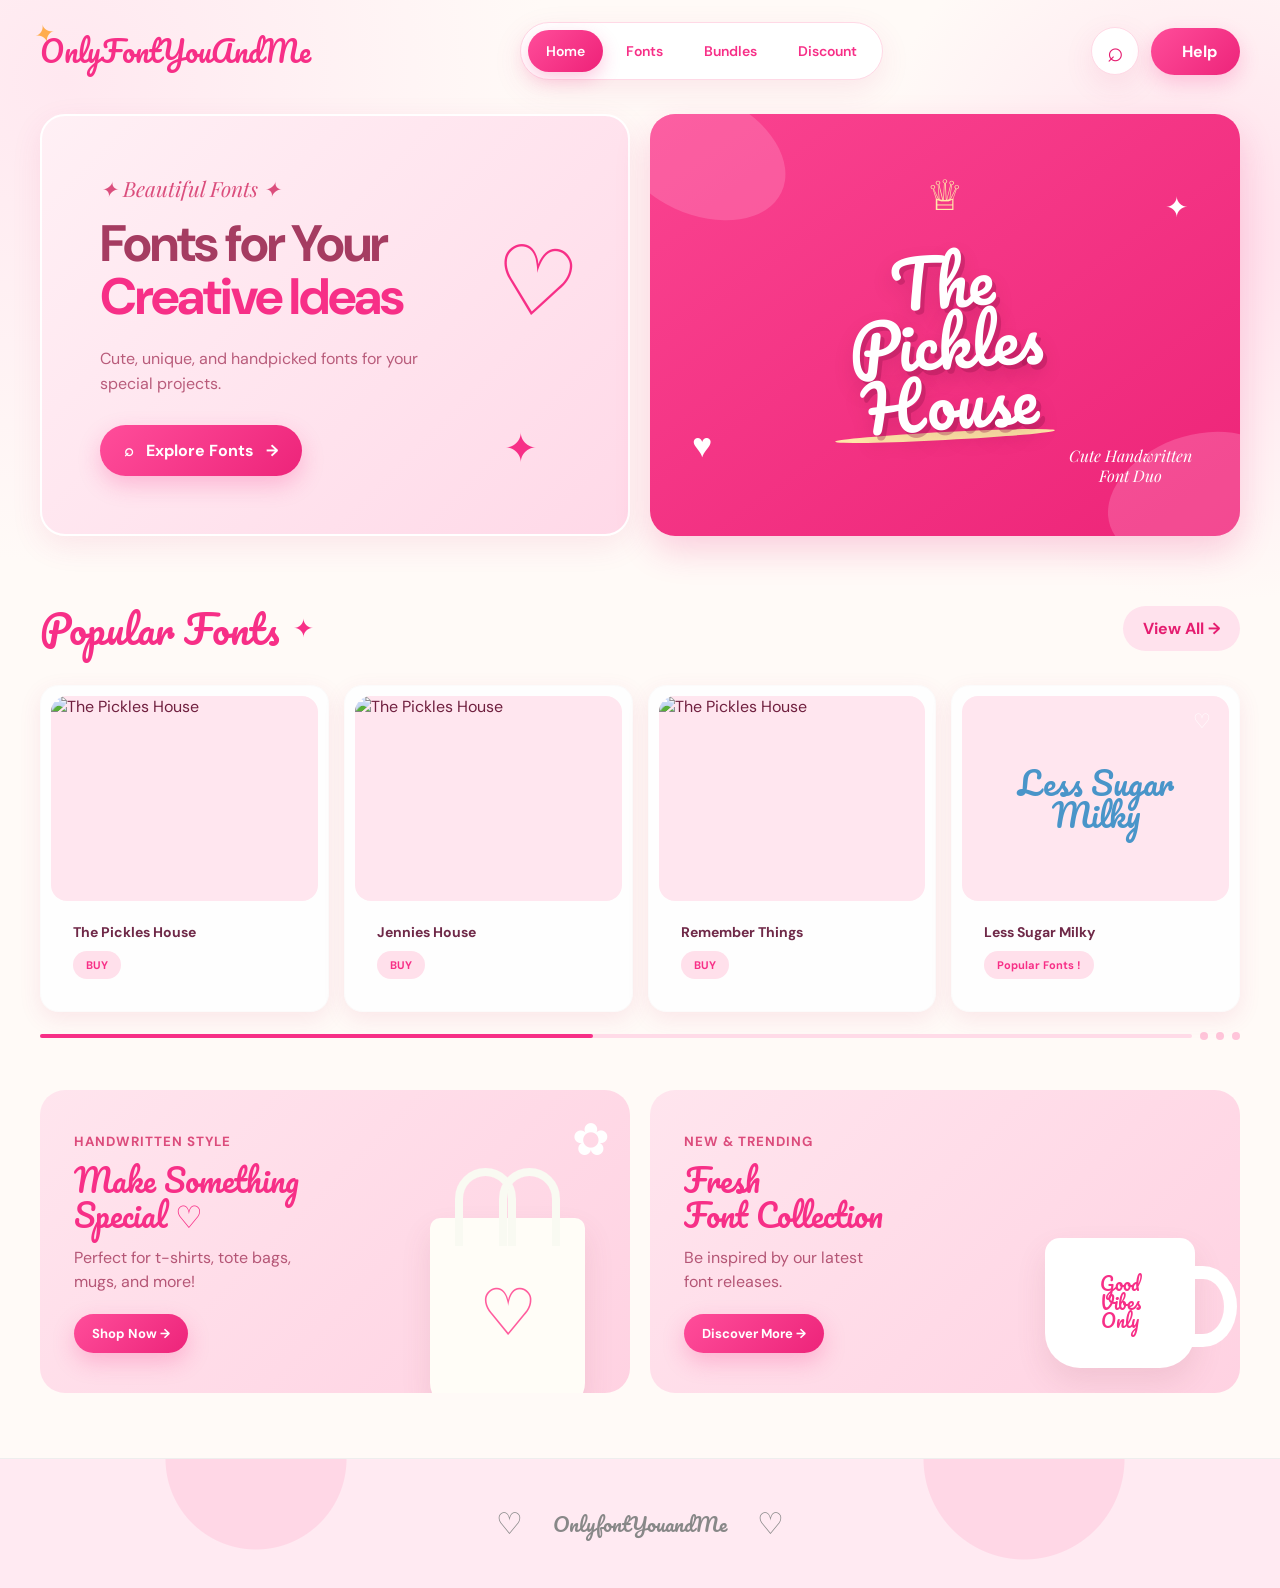
==== index.html @ 2d1cdcd6 "Update index.html" ====
<!DOCTYPE html>
<html lang="id">
<head>
    <meta charset="UTF-8">
    <meta name="viewport" content="width=device-width, initial-scale=1.0">

    <title>OnlyFontYouAndMe — Font Marketplace</title>

    <link rel="stylesheet" href="style.css">

    <!-- Google Fonts -->
    <link rel="preconnect" href="https://fonts.googleapis.com">
    <link rel="preconnect" href="https://fonts.gstatic.com" crossorigin>
    <link href="https://fonts.googleapis.com/css2?family=DM+Sans:wght@400;500;600;700&family=Pacifico&family=Playfair+Display:ital,wght@0,500;0,600;1,500&display=swap" rel="stylesheet">
</head>

<body>

    <!-- HEADER -->
    <header class="header">
        <a href="#" class="logo">
            <span class="logo-star">✦</span>
            <span class="logo-main">OnlyFontYouAndMe</span>
        </a>

        <nav class="nav">
            <a href="#" class="nav-active"><span>Home</span></a>
            <a href="onlyfontyouandme/view-all.html"><span>Fonts</span></a>
            <a href="#bundles"><span>Bundles</span></a>
            <a href="#discount"><span>Discount</span></a>
        </nav>

        <div class="header-actions">
            <button class="search-btn" aria-label="Search">⌕</button>
            <a href="#help" class="help-btn"> &nbsp; Help</a>
        </div>
    </header>


    <main>

        <!-- HERO -->
        <section class="hero">

            <div class="hero-card hero-intro">
                <div class="small-label">✦ Beautiful Fonts ✦</div>

                <h1>
                    Fonts for Your
                    <span>Creative Ideas</span>
                </h1>

                <p>
                    Cute, unique, and handpicked fonts
                    for your special projects.
                </p>

                <a href="#fonts" class="pink-btn">
                    ⌕ &nbsp; Explore Fonts &nbsp; →
                </a>

                <div class="doodle heart">♡</div>
                <div class="doodle sparkle">✦</div>
            </div>


            <div class="hero-card hero-product">
                <div class="blob blob-one"></div>
                <div class="blob blob-two"></div>

                <div class="crown">♕</div>

                <div class="hero-font">
                    The<br>
                    Pickles<br>
                    House
                </div>

                <div class="hero-line"></div>
                <div class="hero-caption">Cute Handwritten<br>Font Duo</div>

                <span class="hero-heart">♥</span>
                <span class="hero-star">✦</span>
            </div>

        </section>


        <!-- POPULAR FONTS -->
        <section class="fonts-section" id="fonts">

            <div class="section-heading">
                <div>
                    <h2>Popular Fonts</h2>
                    <span class="heading-spark">✦</span>
                </div>

                <a href="onlyfontyouandme/view-all.html" class="view-all">View All →</a>
            </div>


            <div class="font-grid">

                <article class="font-card">
                    <div class="font-image">
                        <img src="onlyfontyouandme/pickles-house.png" alt="The Pickles House">
                    </div>
                    <div class="font-info">
                        <h3>The Pickles House</h3>
                        <a href="https://www.creativefabrica.com/product/the-pickles-house/ref/932368/?sharedfrom=pdp" class="tag">BUY</a>
                    </div>
                </article>


                <article class="font-card">
                    <div class="font-image">
                        <img src="images/jennies-house.png" alt="The Pickles House">
                    </div>
                    <div class="font-info">
                        <h3>Jennies House</h3>
                        <a href="https://www.creativefabrica.com/product/the-pickles-house/ref/932368/?sharedfrom=pdp" class="tag">BUY</a>
                    </div>
                </article>


                <article class="font-card">
                    <div class="font-image">
                        <img src="images/remember-things.png" alt="The Pickles House">
                    </div>
                    <div class="font-info">
                        <h3>Remember Things</h3>
                        <a href="https://www.creativefabrica.com/product/the-pickles-house/ref/932368/?sharedfrom=pdp" class="tag">BUY</a>
                    </div>
                </article>


                <article class="font-card">
                    <div class="font-preview milky">
                        <span>♡</span>
                        Less Sugar<br>Milky
                    </div>
                    <div class="font-info">
                        <h3>Less Sugar Milky</h3>
                        <a href="#" class="tag">Popular Fonts !</a>
                    </div>
                </article>

            </div>


            <div class="slider">
                <div class="slider-progress"></div>
                <span></span>
                <span></span>
                <span></span>
            </div>

        </section>


        <!-- PROMO BANNERS -->
        <section class="promos" id="bundles">

            <article class="promo-card promo-tote">
                <div class="promo-content">
                    <small>HANDWRITTEN STYLE</small>
                    <h2>Make Something<br>Special ♡</h2>
                    <p>Perfect for t-shirts, tote bags,<br>mugs, and more!</p>
                    <a href="#" class="pink-btn small">Shop Now →</a>
                </div>

                <div class="fake-tote">
                    <div>♡</div>
                </div>

                <div class="flowers">✿</div>
            </article>


            <article class="promo-card promo-mug" id="discount">
                <div class="promo-content">
                    <small>NEW & TRENDING</small>
                    <h2>Fresh<br>Font Collection</h2>
                    <p>Be inspired by our latest<br>font releases.</p>
                    <a href="#" class="pink-btn small">Discover More →</a>
                </div>

                <div class="fake-mug">
                    <span>Good<br>Vibes<br>Only</span>
                </div>
            </article>

        </section>

    </main>


    <!-- FOOTER -->
    <footer class="footer" id="help">
        <div class="footer-heart">♡</div>
        <div class="footer-brand">OnlyfontYouandMe</div>
        <div class="footer-heart">♡</div>
    </footer>

</body>
</html>
---- style.css ----
/* =========================================================
   ONLYFONTYOUANDME — FONT MARKETPLACE UI
   ========================================================= */

:root {
    --pink: #f72f87;
    --pink-dark: #e51d70;
    --pink-soft: #ffdce9;
    --pink-light: #fff0f5;
    --cream: #fffaf7;
    --text: #9c3b61;
    --text-dark: #70203f;
    --white: #ffffff;
    --shadow: 0 10px 30px rgba(220, 61, 119, 0.10);
    --radius: 24px;
}

* {
    box-sizing: border-box;
    margin: 0;
    padding: 0;
}

html {
    scroll-behavior: smooth;
}

body {
    background:
        radial-gradient(circle at 5% 5%, #ffe8f0 0, transparent 25%),
        radial-gradient(circle at 95% 15%, #ffe0ec 0, transparent 20%),
        var(--cream);
    color: var(--text-dark);
    font-family: "DM Sans", sans-serif;
    overflow-x: hidden;
}

a {
    color: inherit;
    text-decoration: none;
}

button {
    font: inherit;
}


/* =========================================================
   HEADER
   ========================================================= */

.header {
    width: min(1200px, calc(100% - 48px));
    margin: 22px auto 34px;

    display: flex;
    align-items: center;
    justify-content: space-between;
    gap: 25px;
}

.logo {
    position: relative;
    min-width: 175px;
    color: var(--pink);
    line-height: 0.8;
}

.logo-main {
    display: block;
    font-family: "Pacifico", cursive;
    font-size: 29px;
}

.logo-sub {
    display: block;
    margin-left: 42px;
    margin-top: 5px;
    font-family: "Pacifico", cursive;
    font-size: 13px;
}

.logo-star {
    position: absolute;
    left: -5px;
    top: -14px;
    color: #ffad4d;
    font-size: 25px;
    transform: rotate(-15deg);
}

.nav {
    display: flex;
    align-items: center;
    gap: 5px;
    padding: 7px;

    background: white;
    border: 1px solid #ffd9e6;
    border-radius: 50px;
    box-shadow: var(--shadow);
}

.nav a {
    padding: 12px 18px;
    border-radius: 30px;
    color: var(--pink);
    font-weight: 600;
    font-size: 14px;
    transition: 0.25s ease;
}

.nav a:hover {
    background: var(--pink-soft);
}

.nav .nav-active {
    color: white;
    background: linear-gradient(135deg, #ff4d9a, #ee2178);
    box-shadow: 0 7px 18px rgba(247, 47, 135, 0.25);
}

.header-actions {
    display: flex;
    align-items: center;
    gap: 12px;
}

.search-btn {
    width: 48px;
    height: 48px;
    border: 1px solid #ffd9e6;
    border-radius: 50%;
    background: white;
    color: var(--pink-dark);
    font-size: 28px;
    cursor: pointer;
    box-shadow: var(--shadow);
}

.help-btn {
    padding: 13px 23px;
    border-radius: 30px;
    background: linear-gradient(135deg, #ff4d9a, #ed247a);
    color: white;
    font-weight: 700;
    box-shadow: 0 8px 20px rgba(247, 47, 135, 0.22);
}


/* =========================================================
   MAIN WIDTH
   ========================================================= */

main {
    width: min(1200px, calc(100% - 48px));
    margin: auto;
}


/* =========================================================
   HERO
   ========================================================= */

.hero {
    display: grid;
    grid-template-columns: 1fr 1fr;
    gap: 20px;
}

.hero-card {
    min-height: 420px;
    position: relative;
    overflow: hidden;
    border-radius: 25px;
}

.hero-intro {
    padding: 58px 58px;
    background: linear-gradient(135deg, #fff0f5, #ffd9e8);
    border: 2px solid white;
    box-shadow: var(--shadow);
}

.small-label {
    color: #db4e7d;
    font-family: "Playfair Display", serif;
    font-style: italic;
    font-size: 21px;
    margin-bottom: 15px;
}

.hero-intro h1 {
    max-width: 450px;
    color: #a53c61;
    font-size: clamp(38px, 4vw, 62px);
    line-height: 1.04;
    letter-spacing: -2px;
}

.hero-intro h1 span {
    display: block;
    color: var(--pink);
}

.hero-intro p {
    max-width: 330px;
    margin: 22px 0 28px;
    color: #b95c7b;
    line-height: 1.6;
    font-size: 16px;
}

.pink-btn {
    display: inline-flex;
    align-items: center;
    padding: 15px 24px;
    border-radius: 40px;
    color: white;
    background: linear-gradient(135deg, #ff4d9a, #ed247a);
    box-shadow: 0 9px 22px rgba(247, 47, 135, 0.25);
    font-weight: 700;
    transition: transform 0.2s ease, box-shadow 0.2s ease;
}

.pink-btn:hover {
    transform: translateY(-3px);
    box-shadow: 0 13px 25px rgba(247, 47, 135, 0.32);
}

.doodle {
    position: absolute;
    color: var(--pink);
}

.heart {
    right: 50px;
    top: 105px;
    font-size: 95px;
    transform: rotate(8deg);
}

.sparkle {
    right: 90px;
    bottom: 60px;
    font-size: 40px;
}

.hero-product {
    display: flex;
    align-items: center;
    justify-content: center;
    text-align: center;
    background: linear-gradient(145deg, #fa4390, #ed2478);
    color: white;
    box-shadow: 0 15px 35px rgba(236, 39, 119, 0.20);
}

.blob {
    position: absolute;
    width: 180px;
    height: 120px;
    border-radius: 50%;
    background: rgba(255, 158, 202, 0.30);
}

.blob-one {
    left: -40px;
    top: -20px;
    transform: rotate(25deg);
}

.blob-two {
    right: -45px;
    bottom: -20px;
    transform: rotate(-20deg);
}

.crown {
    position: absolute;
    top: 54px;
    font-size: 42px;
    color: #ffe9a9;
}

.hero-font {
    position: relative;
    z-index: 2;
    margin-top: 35px;
    font-family: "Pacifico", cursive;
    font-size: clamp(47px, 5vw, 72px);
    line-height: 0.95;
    color: white;
    text-shadow:
        4px 5px 0 rgba(153, 21, 76, 0.35),
        0 10px 20px rgba(106, 0, 45, 0.18);
    transform: rotate(-4deg);
}

.hero-line {
    position: absolute;
    width: 220px;
    height: 8px;
    bottom: 96px;
    background: #ffe7a8;
    border-radius: 50%;
    transform: rotate(-3deg);
}

.hero-caption {
    position: absolute;
    bottom: 50px;
    right: 48px;
    font-family: "Playfair Display", serif;
    font-style: italic;
    font-size: 16px;
    line-height: 1.25;
}

.hero-heart {
    position: absolute;
    left: 42px;
    bottom: 68px;
    font-size: 34px;
}

.hero-star {
    position: absolute;
    right: 52px;
    top: 75px;
    font-size: 28px;
}


/* =========================================================
   SECTION HEADING
   ========================================================= */

.fonts-section {
    padding: 58px 0 38px;
}

.section-heading {
    display: flex;
    align-items: center;
    justify-content: space-between;
    margin-bottom: 22px;
}

.section-heading > div {
    display: flex;
    align-items: center;
    gap: 14px;
}

.heading-deco {
    color: #ffae4f;
    font-size: 40px;
    transform: rotate(-12deg);
}

.section-heading h2 {
    color: var(--pink);
    font-family: "Pacifico", cursive;
    font-size: 39px;
    font-weight: 400;
}

.heading-spark {
    color: var(--pink);
    font-size: 25px;
}

.view-all {
    padding: 12px 20px;
    border-radius: 30px;
    background: #ffe2ed;
    color: var(--pink-dark);
    font-weight: 700;
}


/* =========================================================
   FONT CARDS
   ========================================================= */

.font-image {
    position: relative;
    width: 100%;
    height: 205px;
    overflow: hidden;
    border-radius: 16px;
    background: #ffe6ef;
}

.font-image img {
    width: 100%;
    height: 100%;
    display: block;

    object-fit: cover;

    transition:
        transform 0.35s ease,
        filter 0.35s ease;
}

.font-card:hover .font-image img {
    transform: scale(1.04);
}


.font-grid {
    display: grid;
    grid-template-columns: repeat(4, 1fr);
    gap: 18px;
}

.font-card {
    position: relative;
    padding: 10px;
    background: white;
    border: 1px solid #ffd6e5;
    border-radius: 22px;
    box-shadow: 0 7px 22px rgba(209, 55, 110, 0.10);
    transition: 0.25s ease;
}

.font-card:hover {
    transform: translateY(-7px);
    box-shadow: 0 16px 30px rgba(209, 55, 110, 0.17);
}

.font-preview {
    height: 205px;
    position: relative;
    display: flex;
    align-items: center;
    justify-content: center;
    text-align: center;
    overflow: hidden;

    border-radius: 16px;
    background: #ffe6ef;

    font-family: "Pacifico", cursive;
    font-size: 35px;
    line-height: 1;
}

.font-preview span {
    position: absolute;
    top: 15px;
    right: 18px;
    font-family: sans-serif;
    font-size: 20px;
    color: white;
}

.pickles {
    color: #e83282;
    transform: none;
}

.jennies {
    color: #8962ce;
    font-size: 39px;
}

.strawberry {
    color: #ee507b;
    font-size: 29px;
}

.milky {
    color: #4995c9;
    font-size: 32px;
}

.font-info {
    padding: 14px 8px 6px;
}

.font-info h3 {
    color: #6f2948;
    font-size: 14px;
    margin-bottom: 10px;
}

.tag {
    display: inline-block;
    padding: 7px 13px;
    border-radius: 30px;
    background: #ffe0eb;
    color: var(--pink);
    font-size: 11px;
    font-weight: 700;
}

.favorite {
    position: absolute;
    top: 18px;
    right: 18px;

    width: 34px;
    height: 34px;
    border: 0;
    border-radius: 50%;

    background: white;
    color: var(--pink);
    font-size: 20px;
    box-shadow: 0 4px 12px rgba(160, 34, 85, 0.12);
    cursor: pointer;
}


/* =========================================================
   SLIDER LINE
   ========================================================= */

.slider {
    display: flex;
    align-items: center;
    gap: 8px;
    margin-top: 20px;
}

.slider-progress {
    height: 4px;
    flex: 1;
    position: relative;
    border-radius: 20px;
    background: #ffdbe8;
}

.slider-progress::before {
    content: "";
    position: absolute;
    left: 0;
    top: 0;
    width: 48%;
    height: 100%;
    border-radius: 20px;
    background: var(--pink);
}

.slider span {
    width: 8px;
    height: 8px;
    border-radius: 50%;
    background: #ffc5da;
}


/* =========================================================
   PROMO BANNERS
   ========================================================= */

.promos {
    display: grid;
    grid-template-columns: 1fr 1fr;
    gap: 20px;
    padding: 12px 0 65px;
}

.promo-card {
    position: relative;
    min-height: 300px;
    overflow: hidden;
    padding: 40px 34px;
    border-radius: 25px;
    background: linear-gradient(135deg, #ffe5ee, #ffd2e2);
}

.promo-content {
    position: relative;
    z-index: 3;
}

.promo-content small {
    color: #dc4c7c;
    font-weight: 700;
    letter-spacing: 1px;
}

.promo-content h2 {
    margin: 12px 0;
    color: var(--pink);
    font-family: "Pacifico", cursive;
    font-weight: 400;
    font-size: 31px;
    line-height: 1.15;
}

.promo-content p {
    margin-bottom: 20px;
    color: #b55676;
    line-height: 1.5;
}

.pink-btn.small {
    padding: 11px 18px;
    font-size: 13px;
}

.fake-tote {
    position: absolute;
    right: 45px;
    bottom: -15px;

    width: 155px;
    height: 190px;

    border-radius: 10px 10px 25px 25px;
    background: #fffdf7;
    box-shadow: 0 15px 30px rgba(150, 73, 92, 0.12);

    display: flex;
    justify-content: center;
    align-items: center;
}

.fake-tote::before,
.fake-tote::after {
    content: "";
    position: absolute;
    width: 45px;
    height: 70px;
    top: -50px;
    border: 8px solid #f9faf2;
    border-bottom: 0;
    border-radius: 35px 35px 0 0;
}

.fake-tote::before {
    left: 25px;
}

.fake-tote::after {
    right: 25px;
}

.fake-tote div {
    font-size: 65px;
    color: #ff5c9d;
}

.flowers {
    position: absolute;
    right: 20px;
    top: 20px;
    font-size: 45px;
    color: #fff;
}

.fake-mug {
    position: absolute;
    right: 45px;
    bottom: 25px;

    width: 150px;
    height: 130px;
    border-radius: 15px 15px 35px 35px;

    background: #fff;
    box-shadow: 0 15px 30px rgba(150, 73, 92, 0.12);

    display: flex;
    align-items: center;
    justify-content: center;

    color: var(--pink);
    text-align: center;
    font-family: "Pacifico", cursive;
    font-size: 18px;
    line-height: 1.05;
}

.fake-mug::after {
    content: "";
    position: absolute;
    right: -42px;
    top: 28px;
    width: 55px;
    height: 55px;
    border: 13px solid white;
    border-left: 0;
    border-radius: 0 50% 50% 0;
}


/* =========================================================
   FOOTER
   ========================================================= */

.footer {
    min-height: 130px;
    display: flex;
    align-items: center;
    justify-content: center;
    gap: 30px;

    background:
        radial-gradient(circle at 20% 0%, #ffd7e6 0 90px, transparent 91px),
        radial-gradient(circle at 80% 0%, #ffd7e6 0 100px, transparent 101px),
        #ffeaf2;

    color: var(--pink);
}

.footer-brand {
    font-family: "Pacifico", cursive;
    font-size: 20px;
}

.footer-heart {
    font-size: 30px;
}


/* =========================================================
   RESPONSIVE
   ========================================================= */

@media (max-width: 950px) {

    .header {
        flex-wrap: wrap;
    }

    .nav {
        order: 3;
        width: 100%;
        justify-content: center;
    }

    .hero {
        grid-template-columns: 1fr;
    }

    .hero-card {
        min-height: 360px;
    }

    .font-grid {
        grid-template-columns: repeat(2, 1fr);
    }

    .promos {
        grid-template-columns: 1fr;
    }
}


@media (max-width: 600px) {

    .header,
    main {
        width: min(100% - 24px, 1200px);
    }

    .header {
        margin-top: 14px;
    }

    .logo {
        min-width: auto;
    }

    .logo-main {
        font-size: 23px;
    }

    .logo-sub {
        font-size: 10px;
        margin-left: 30px;
    }

    .header-actions {
        gap: 6px;
    }

    .search-btn {
        width: 40px;
        height: 40px;
    }

    .help-btn {
        padding: 10px 14px;
    }

    .nav {
        overflow-x: auto;
        justify-content: flex-start;
    }

    .nav a {
        padding: 10px 13px;
        white-space: nowrap;
        font-size: 12px;
    }

    .hero-intro {
        padding: 40px 30px;
    }

    .hero-intro h1 {
        font-size: 42px;
    }

    .hero-product {
        min-height: 350px;
    }

    .hero-font {
        font-size: 53px;
    }

    .section-heading h2 {
        font-size: 29px;
    }

    .view-all {
        padding: 9px 13px;
        font-size: 12px;
    }

    .font-grid {
        grid-template-columns: 1fr 1fr;
        gap: 10px;
    }

    .font-preview {
        height: 145px;
        font-size: 25px;
    }

    .jennies {
        font-size: 28px;
    }

    .strawberry,
    .milky {
        font-size: 23px;
    }

    .font-info h3 {
        font-size: 11px;
    }

    .tag {
        font-size: 9px;
        padding: 6px 8px;
    }

    .favorite {
        width: 29px;
        height: 29px;
        font-size: 17px;
    }

    .promo-card {
        padding: 30px 24px;
        min-height: 280px;
    }

    .fake-tote,
    .fake-mug {
        opacity: 0.55;
        right: 15px;
    }

    .promo-content h2 {
        font-size: 27px;
    }
}

/* =========================================================
   View All
   ========================================================= */

css
/* =========================================
   FONT PAGE
========================================= */



.fonts-page {
    width: 100%;
    max-width: 1400px;
    margin: 0 auto;
    padding: 80px 40px;
}


/* =========================================
   PAGE HEADING
========================================= */

.page-heading {
    text-align: center;
    max-width: 700px;
    margin: 0 auto 60px;
}

.small-title {
    margin: 0 0 12px;
    font-size: 13px;
    font-weight: 700;
    letter-spacing: 3px;
    text-transform: uppercase;
    color: #888;
}

.page-heading h1 {
    margin: 0;
    font-size: 52px;
    line-height: 1.1;
    font-weight: 700;
    color: #222;
}

.page-heading .description {
    margin: 20px auto 0;
    max-width: 550px;
    font-size: 16px;
    line-height: 1.7;
    color: #777;
}


/* =========================================
   FONT GRID
========================================= */

.font-grid {
    display: grid;

    grid-template-columns: repeat(4, 1fr);

    gap: 15px;
}


/* =========================================
   FONT CARD
========================================= */

.font-card {
    background: #fefefe;

    border: 1px solid #fcfbfb;
    border-radius: 18px;

    overflow: hidden;

    transition:
        transform 0.3s ease,
        box-shadow 0.3s ease,
        border-color 0.3s ease;
}

.font-card:hover {
    transform: translateY(-6px);

    border-color: #ddd;

    box-shadow: 0 18px 45px rgba(0, 0, 0, 0.08);
}



/* =========================================
   FONT IMAGE
========================================= */

.font-image-link {
    display: block;

    overflow: hidden;

    background: #fcfbfb;
}

.font-image-link img {
    display: block;

    width: 100%;
    aspect-ratio: 6 / 4;

    object-fit: cover;

    transition: transform 0.5s ease;
}

.font-card:hover .font-image-link img {
    transform: scale(1.04);
}


/* =========================================
   FONT INFORMATION
========================================= */

.font-info {
    padding: 22px;
}

.font-info h2 {
    margin: 0;

    font-size: 19px;
    line-height: 1.3;

    font-weight: 700;

    color: #222;
}

.font-info p {
    margin: 8px 0 20px;

    font-size: 14px;
    line-height: 1.5;

    color: #888;
}


/* =========================================
   PRICE + BUY
========================================= */

.font-bottom {
    display: flex;

    align-items: center;
    justify-content: space-between;

    gap: 15px;
}

.price {
    font-size: 18px;
    font-weight: 700;

    color: #222;
}

.buy-button {
    display: inline-flex;

    align-items: center;
    justify-content: center;

    min-width: 80px;

    padding: 10px 18px;

    border-radius: 50px;

    background: #222;
    color: #fff;

    text-decoration: none;

    font-size: 14px;
    font-weight: 600;

    transition:
        background 0.25s ease,
        transform 0.25s ease;
}

.buy-button:hover {
    background: #000;

    transform: translateY(-2px);
}


/* =========================================
   FOOTER
========================================= */

.footer {
    padding: 40px 20px;

    text-align: center;

    border-top: 1px solid #eee;

    color: #888;

    font-size: 13px;
}


/* =========================================
   TABLET
========================================= */

@media (max-width: 1100px) {

    .fonts-page {
        padding: 70px 30px;
    }

    .font-grid {
        grid-template-columns: repeat(3, 1fr);

        gap: 24px;
    }

    .page-heading h1 {
        font-size: 44px;
    }

}


/* =========================================
   SMALL TABLET
========================================= */

@media (max-width: 800px) {

    .fonts-page {
        padding: 60px 25px;
    }

    .font-grid {
        grid-template-columns: repeat(2, 1fr);

        gap: 20px;
    }

    .page-heading {
        margin-bottom: 45px;
    }

    .page-heading h1 {
        font-size: 38px;
    }

}


/* =========================================
   MOBILE
========================================= */

@media (max-width: 520px) {

    .fonts-page {
        padding: 50px 18px;
    }

    .page-heading {
        margin-bottom: 35px;
    }

    .small-title {
        font-size: 11px;
        letter-spacing: 2px;
    }

    .page-heading h1 {
        font-size: 32px;
    }

    .page-heading .description {
        font-size: 14px;
    }

    .font-grid {
        grid-template-columns: 1fr;

        gap: 20px;
    }

    .font-info {
        padding: 18px;
    }

    .font-info h2 {
        font-size: 18px;
    }

}
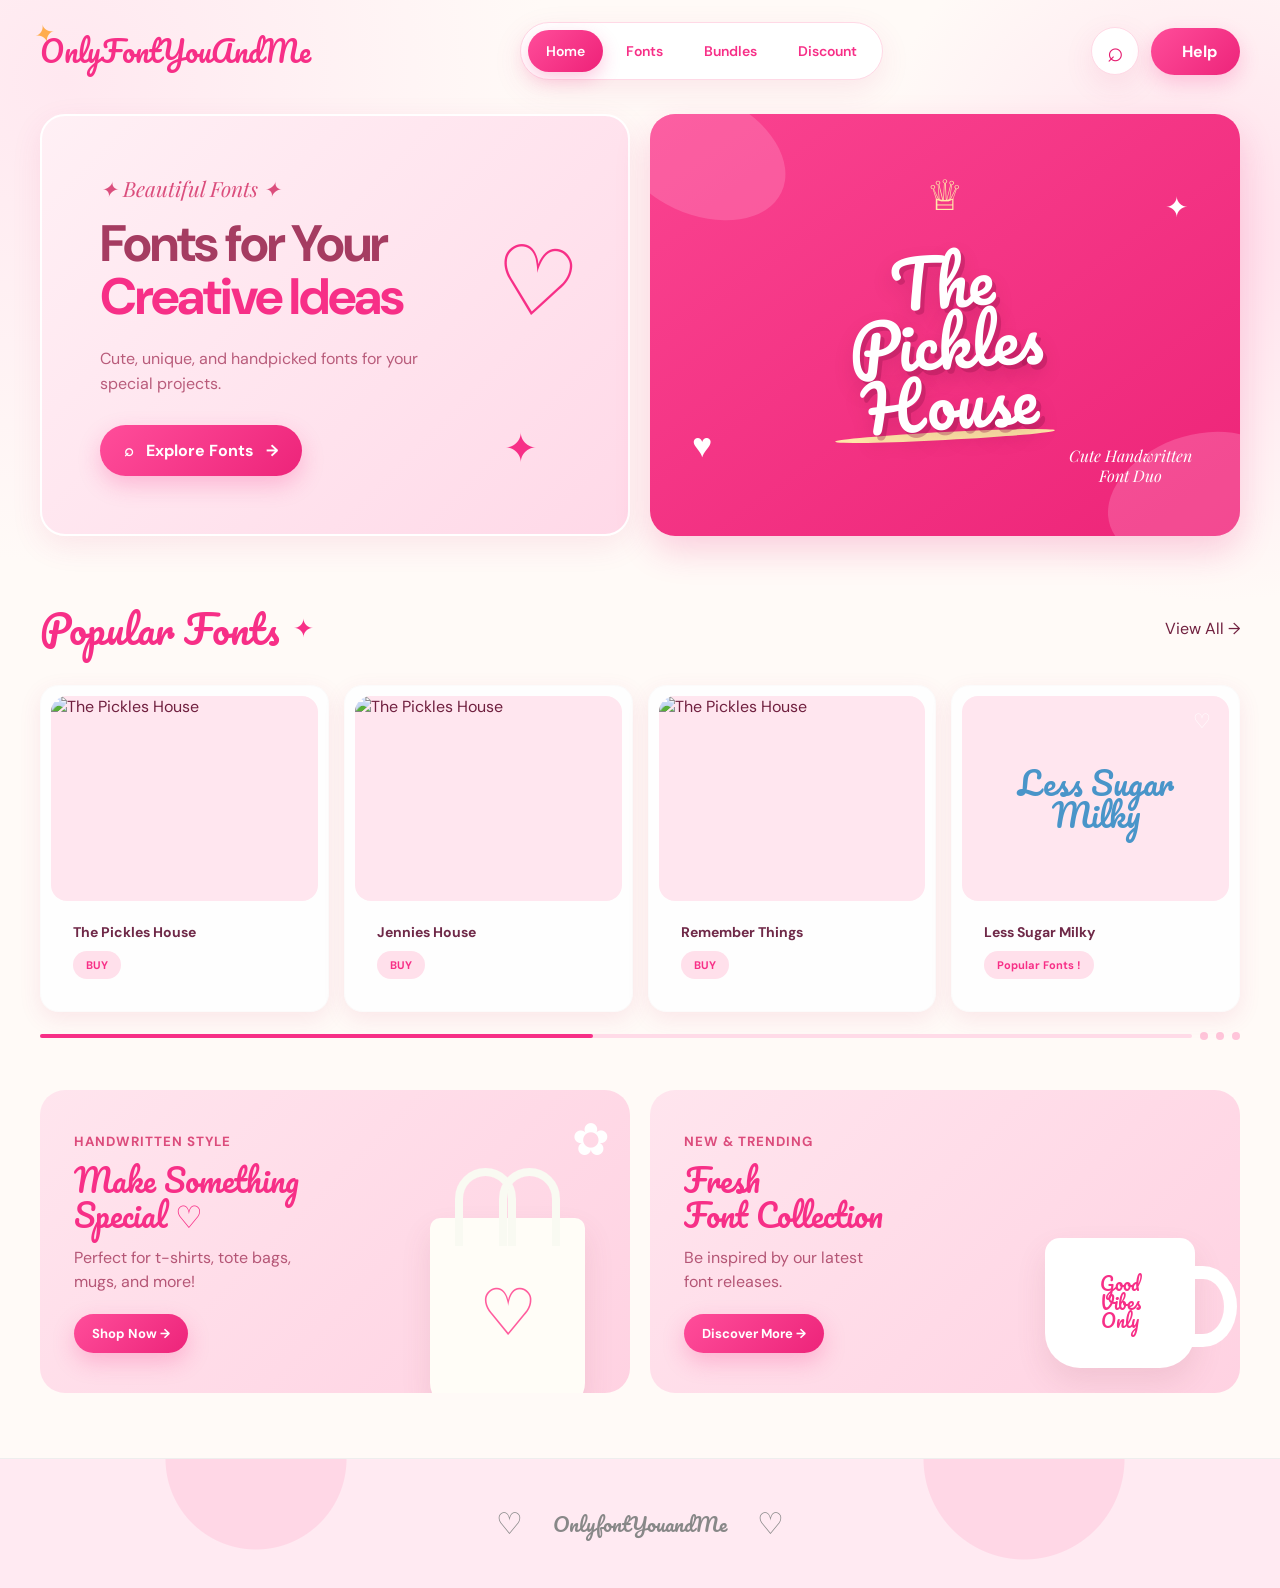
==== commit dcc1c79c: "Update index.html" ====
--- a/index.html
+++ b/index.html
@@ -95,7 +95,7 @@
                     <span class="heading-spark">✦</span>
                 </div>
 
-                <a href="onlyfontyouandme/view-all.html" class="view-all">View All →</a>
+                <a href="onlyfontyouandme/view-all.html class="view-all">View All →</a>
             </div>
 
 
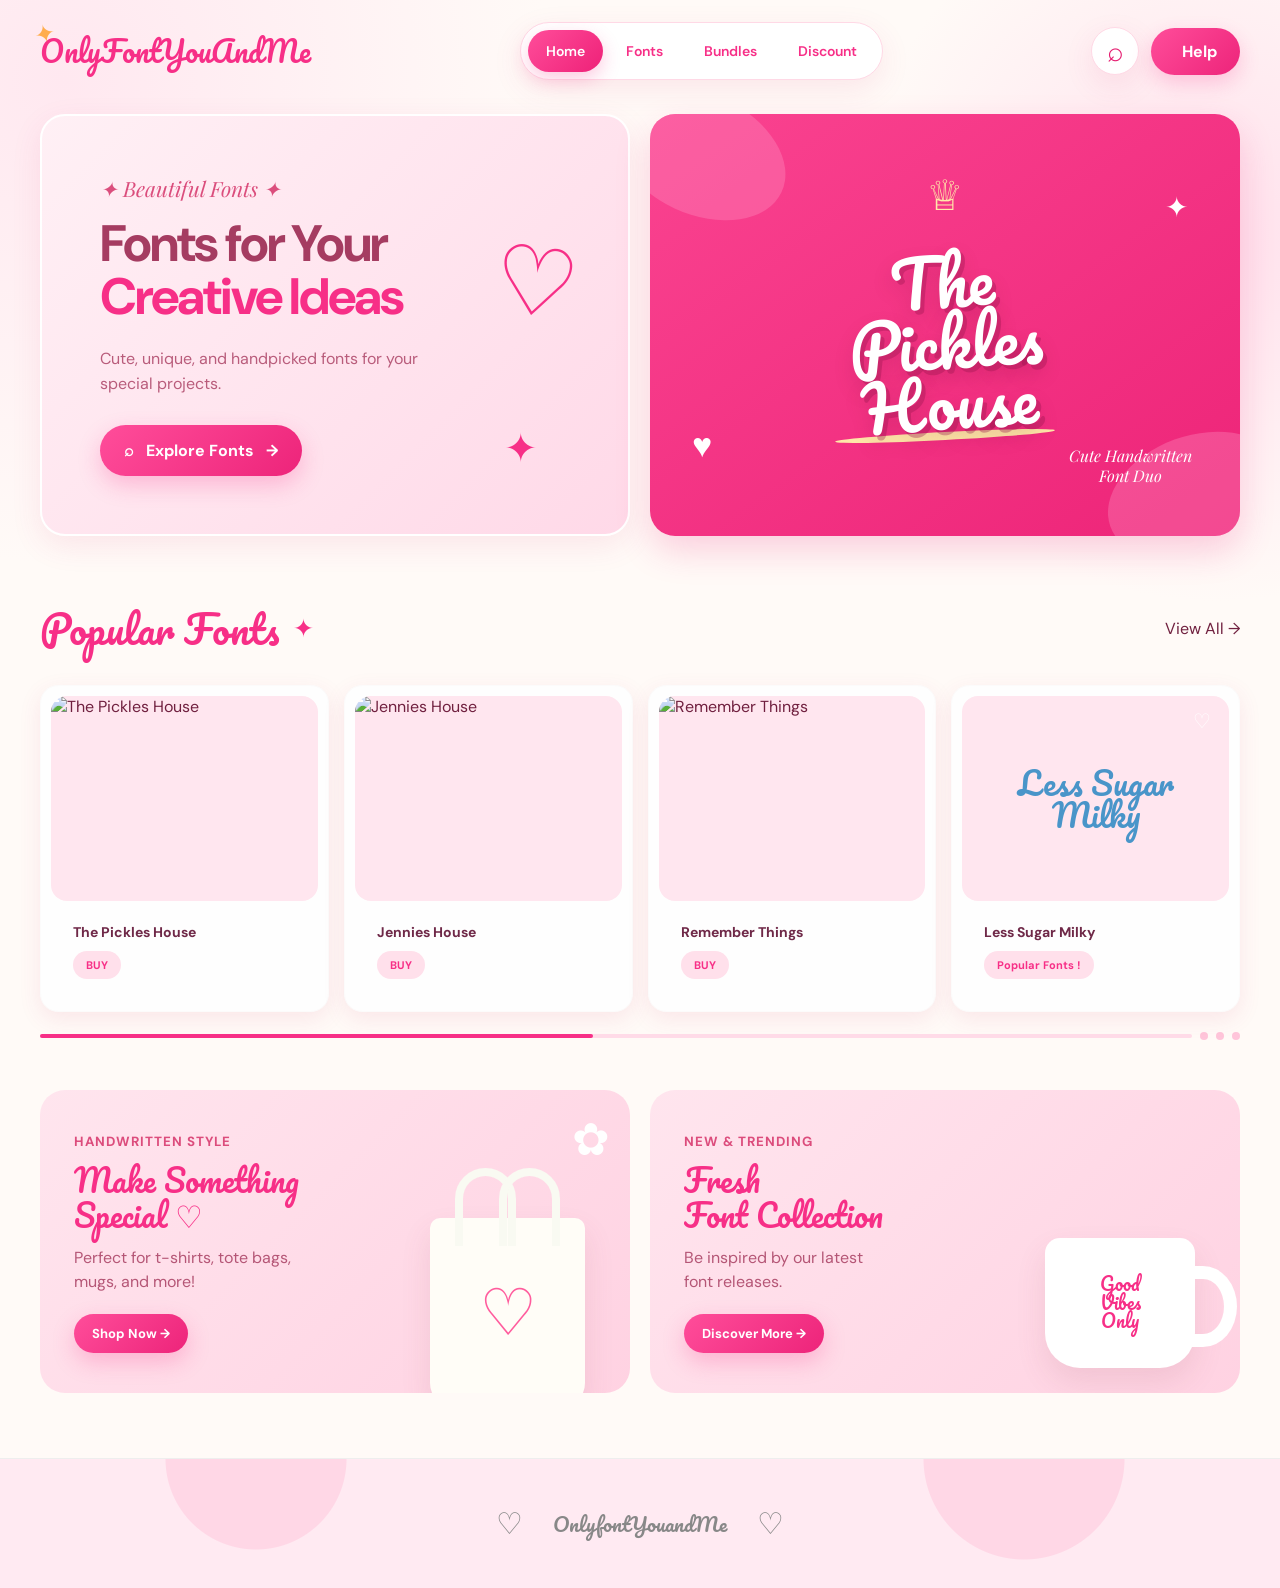
==== commit 6417ec36: "Update index.html" ====
--- a/index.html
+++ b/index.html
@@ -114,7 +114,7 @@
 
                 <article class="font-card">
                     <div class="font-image">
-                        <img src="images/jennies-house.png" alt="The Pickles House">
+                        <img src="onlyfontyouandme/jennies-house.png" alt="Jennies House">
                     </div>
                     <div class="font-info">
                         <h3>Jennies House</h3>
@@ -125,7 +125,7 @@
 
                 <article class="font-card">
                     <div class="font-image">
-                        <img src="images/remember-things.png" alt="The Pickles House">
+                        <img src="onlyfontyouandme/remember-things.png" alt="Remember Things">
                     </div>
                     <div class="font-info">
                         <h3>Remember Things</h3>
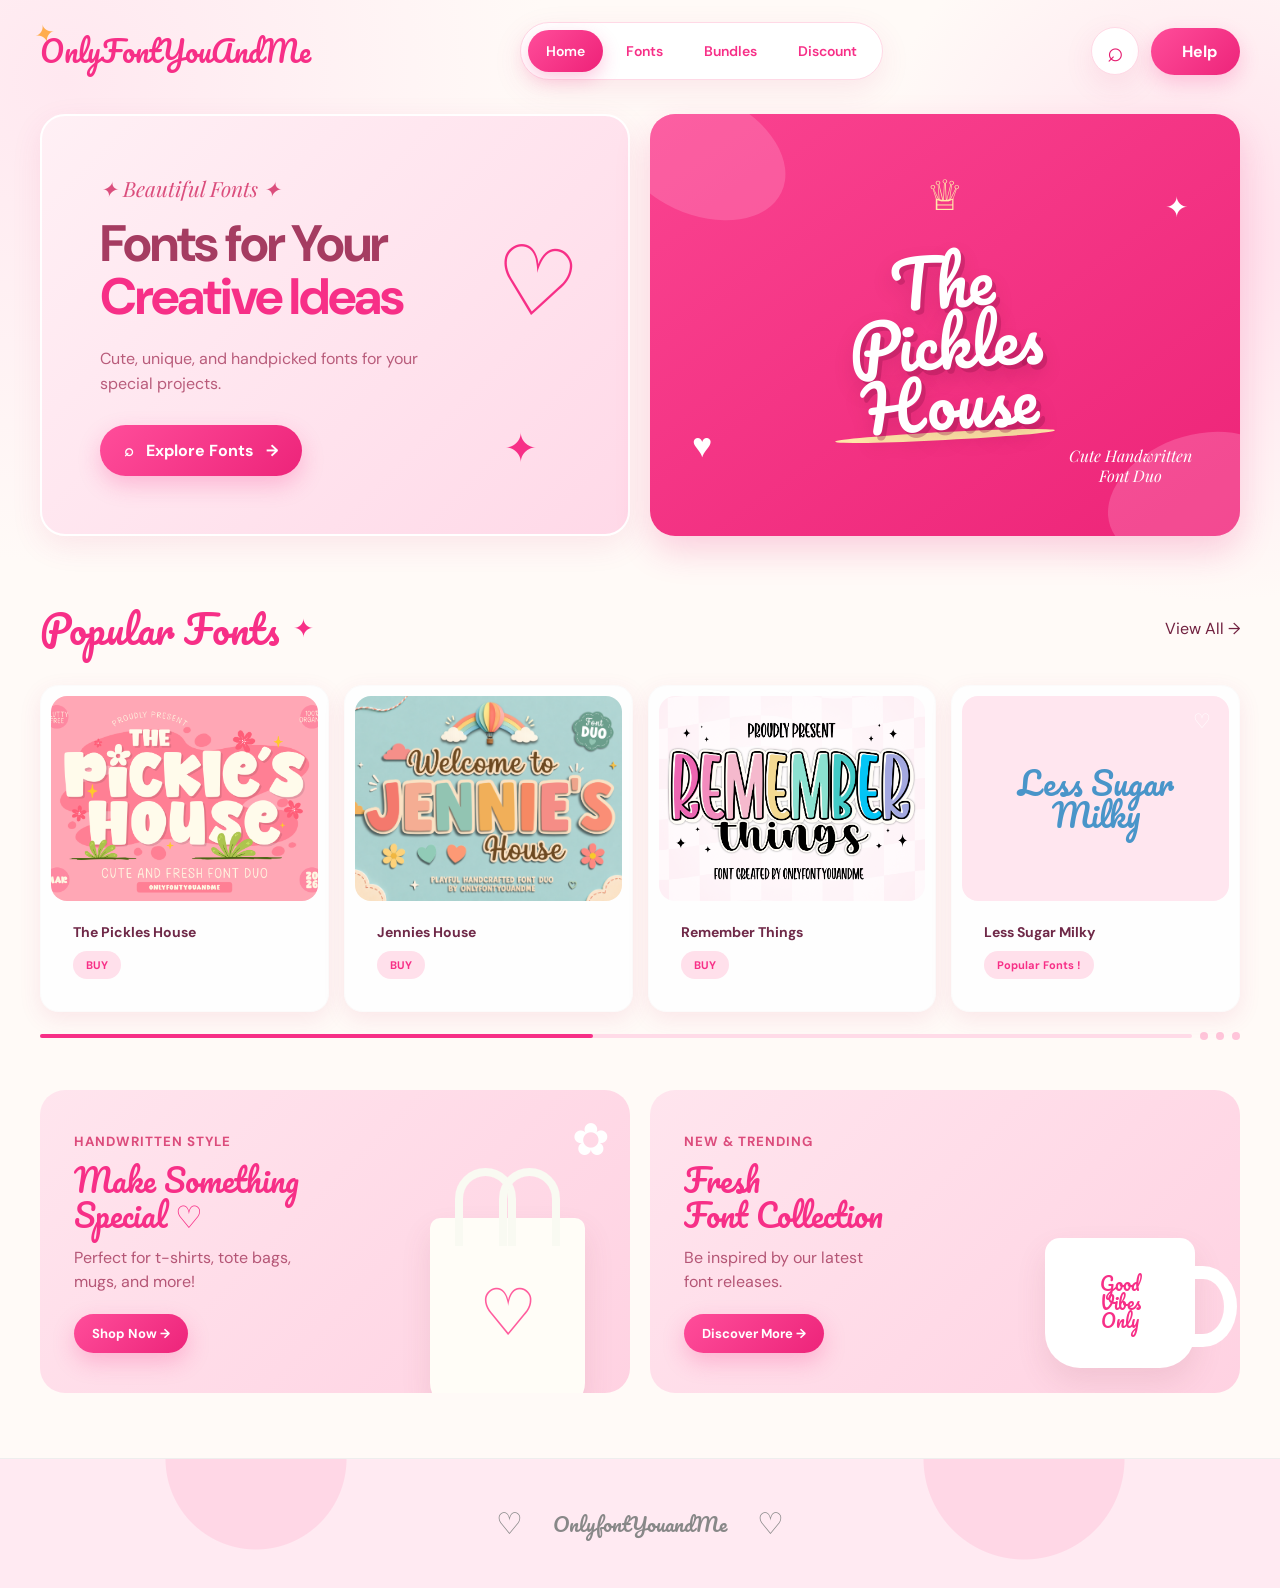
==== commit 96c15b1c: "Update index.html" ====
--- a/index.html
+++ b/index.html
@@ -25,7 +25,7 @@
 
         <nav class="nav">
             <a href="#" class="nav-active"><span>Home</span></a>
-            <a href="onlyfontyouandme/view-all.html"><span>Fonts</span></a>
+            <a href="view-all.html"><span>Fonts</span></a>
             <a href="#bundles"><span>Bundles</span></a>
             <a href="#discount"><span>Discount</span></a>
         </nav>
@@ -103,7 +103,7 @@
 
                 <article class="font-card">
                     <div class="font-image">
-                        <img src="onlyfontyouandme/pickles-house.png" alt="The Pickles House">
+                        <img src="pickles-house.png" alt="The Pickles House">
                     </div>
                     <div class="font-info">
                         <h3>The Pickles House</h3>
@@ -114,7 +114,7 @@
 
                 <article class="font-card">
                     <div class="font-image">
-                        <img src="onlyfontyouandme/jennies-house.png" alt="Jennies House">
+                        <img src="jennies-house.png" alt="Jennies House">
                     </div>
                     <div class="font-info">
                         <h3>Jennies House</h3>
@@ -125,7 +125,7 @@
 
                 <article class="font-card">
                     <div class="font-image">
-                        <img src="onlyfontyouandme/remember-things.png" alt="Remember Things">
+                        <img src="remember-things.png" alt="Remember Things">
                     </div>
                     <div class="font-info">
                         <h3>Remember Things</h3>
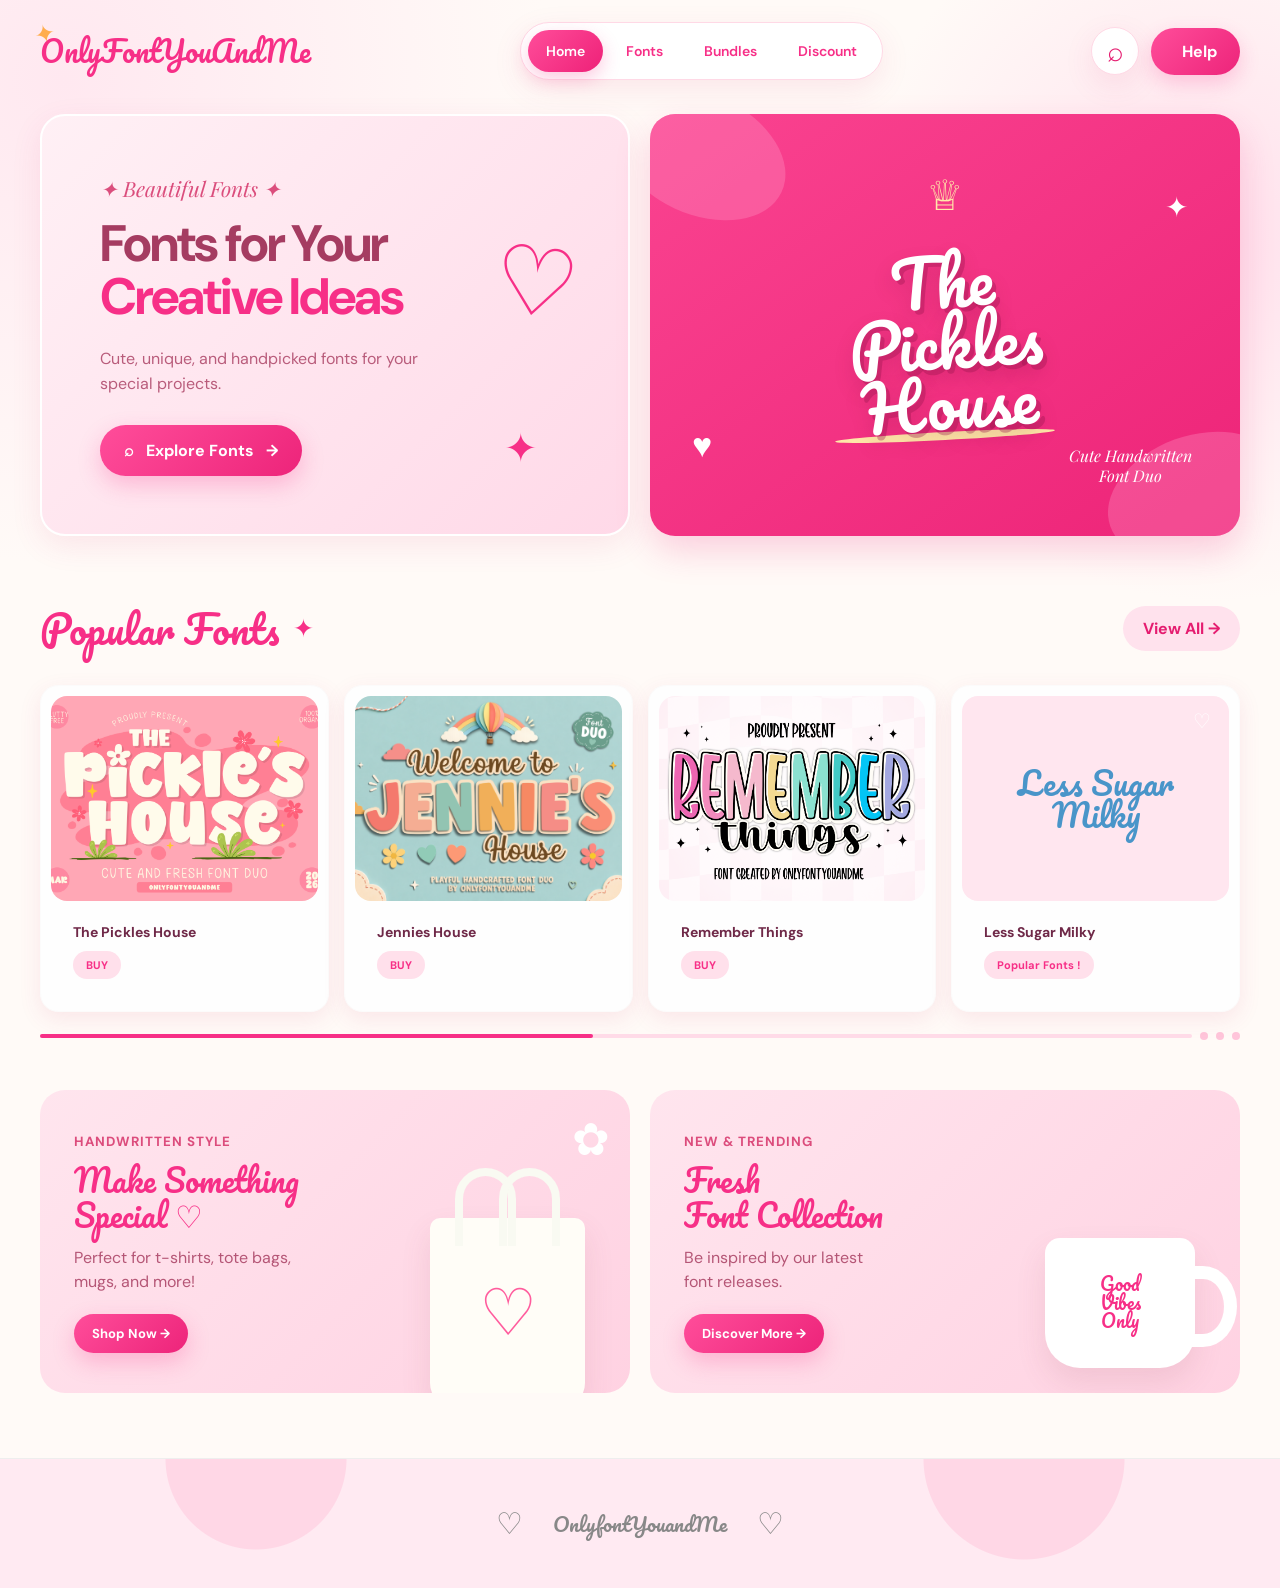
==== commit d2884394: "Update index.html" ====
--- a/index.html
+++ b/index.html
@@ -95,7 +95,7 @@
                     <span class="heading-spark">✦</span>
                 </div>
 
-                <a href="onlyfontyouandme/view-all.html class="view-all">View All →</a>
+                <a href="file:///Users/onlyfontyouandme/Documents/onlyfontyouandme/view-all.html" class="view-all">View All →</a>
             </div>
 
 
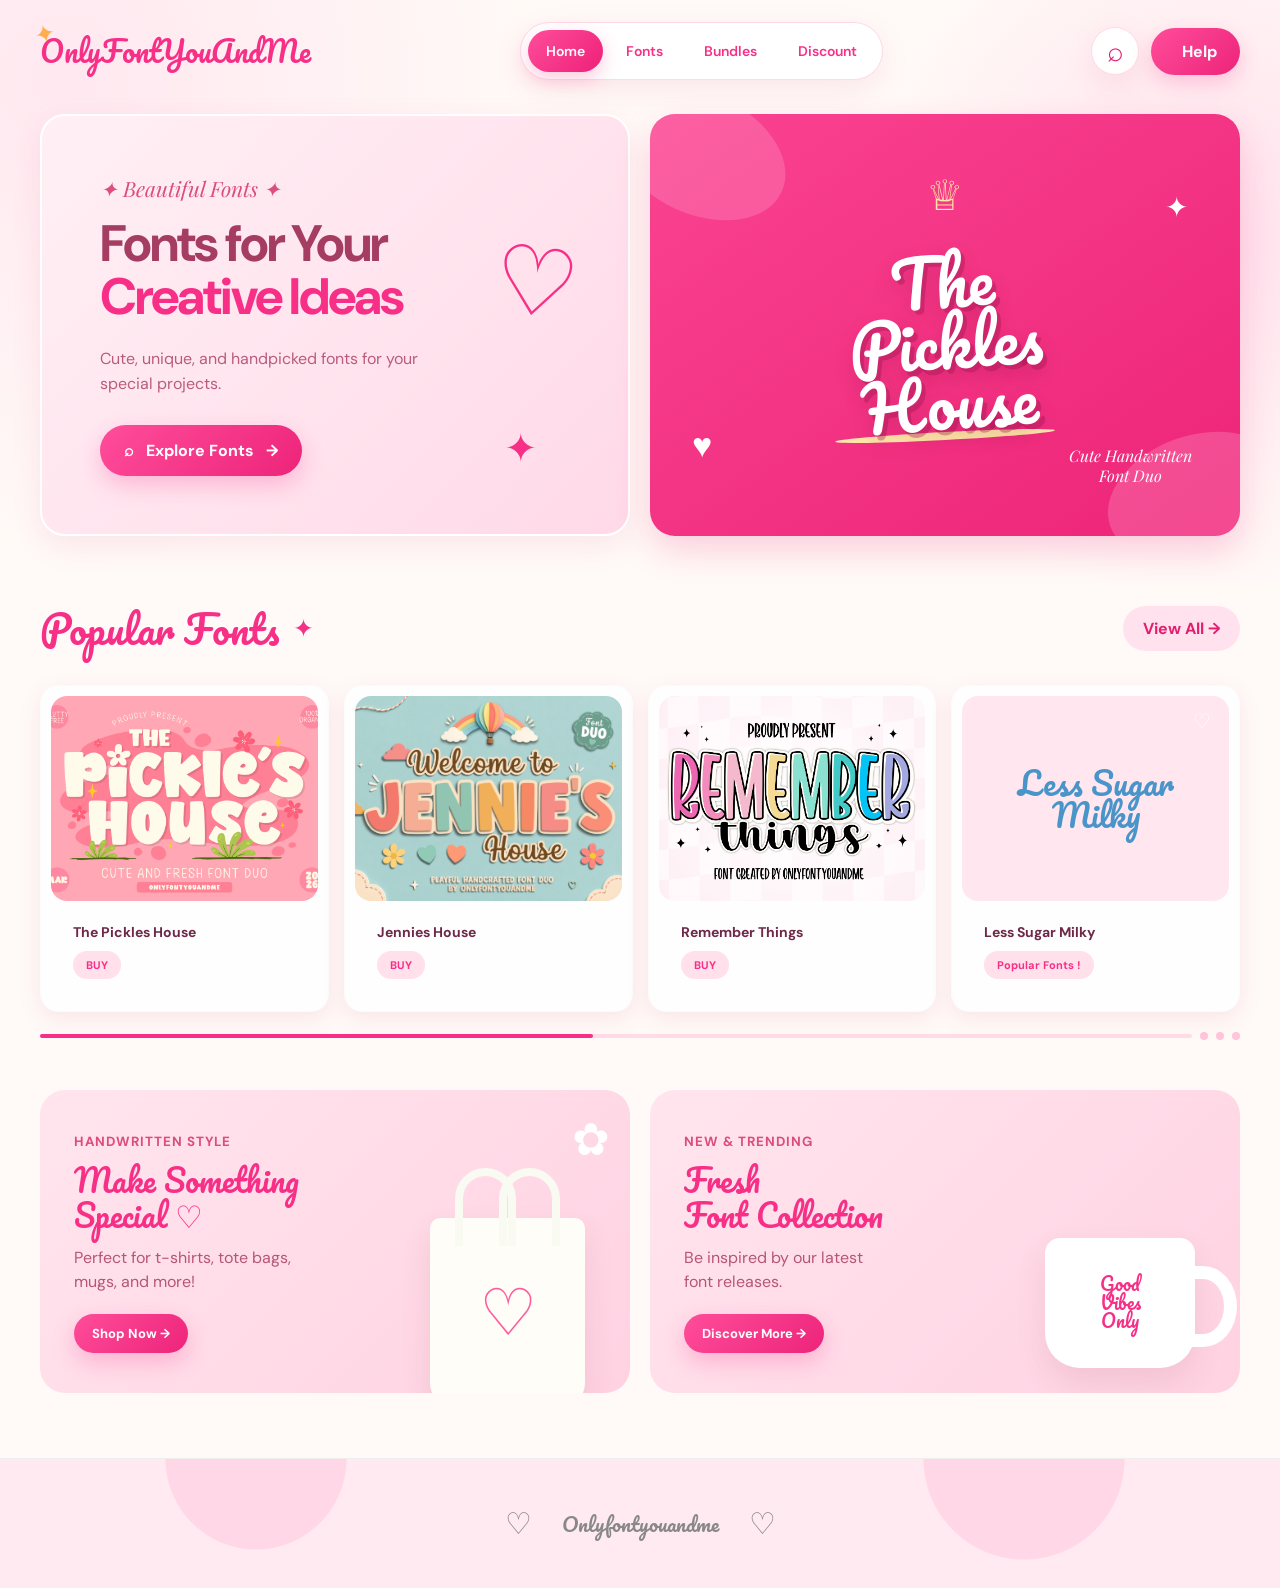
==== commit 8f39edae: "Update index.html" ====
--- a/index.html
+++ b/index.html
@@ -95,7 +95,7 @@
                     <span class="heading-spark">✦</span>
                 </div>
 
-                <a href="file:///Users/onlyfontyouandme/Documents/onlyfontyouandme/view-all.html" class="view-all">View All →</a>
+                <a href="view-all.html" class="view-all">View All →</a>
             </div>
 
 
@@ -198,7 +198,7 @@
     <!-- FOOTER -->
     <footer class="footer" id="help">
         <div class="footer-heart">♡</div>
-        <div class="footer-brand">OnlyfontYouandMe</div>
+        <div class="footer-brand">Onlyfontyouandme</div>
         <div class="footer-heart">♡</div>
     </footer>
 
